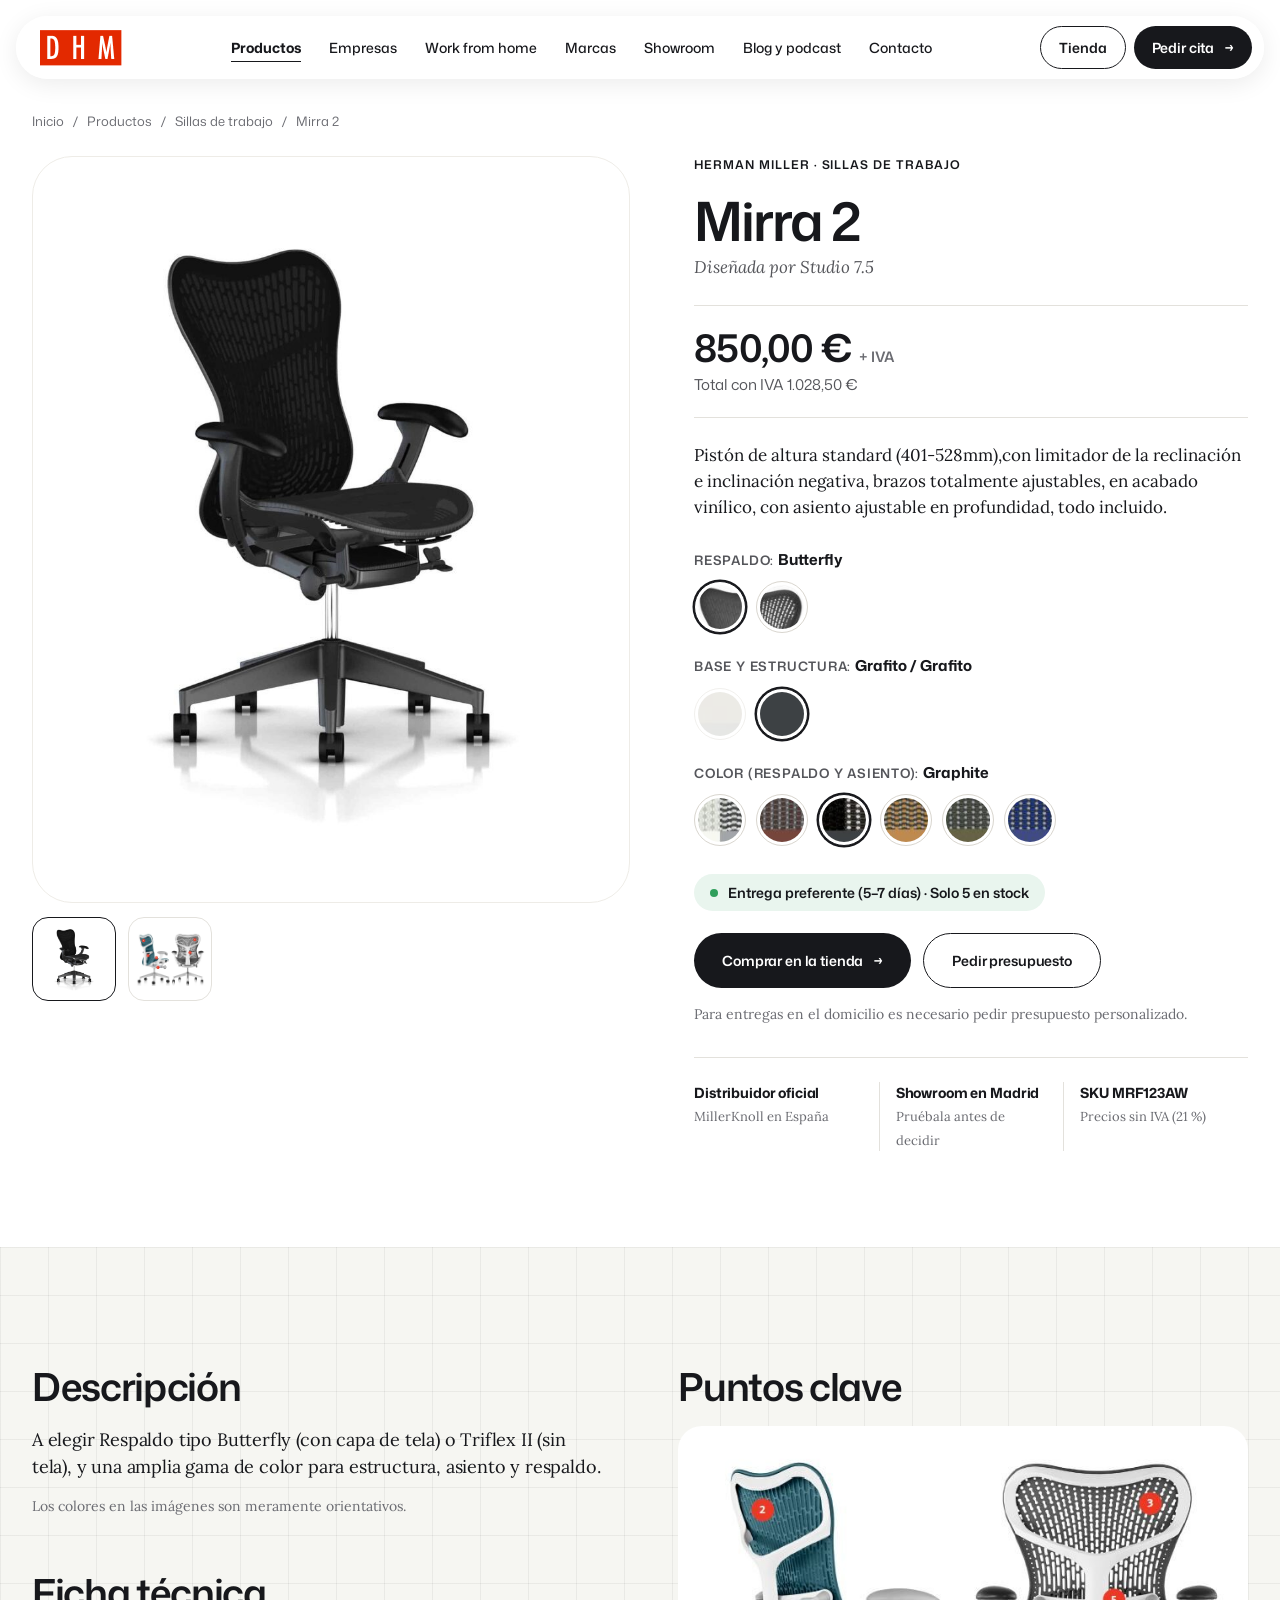
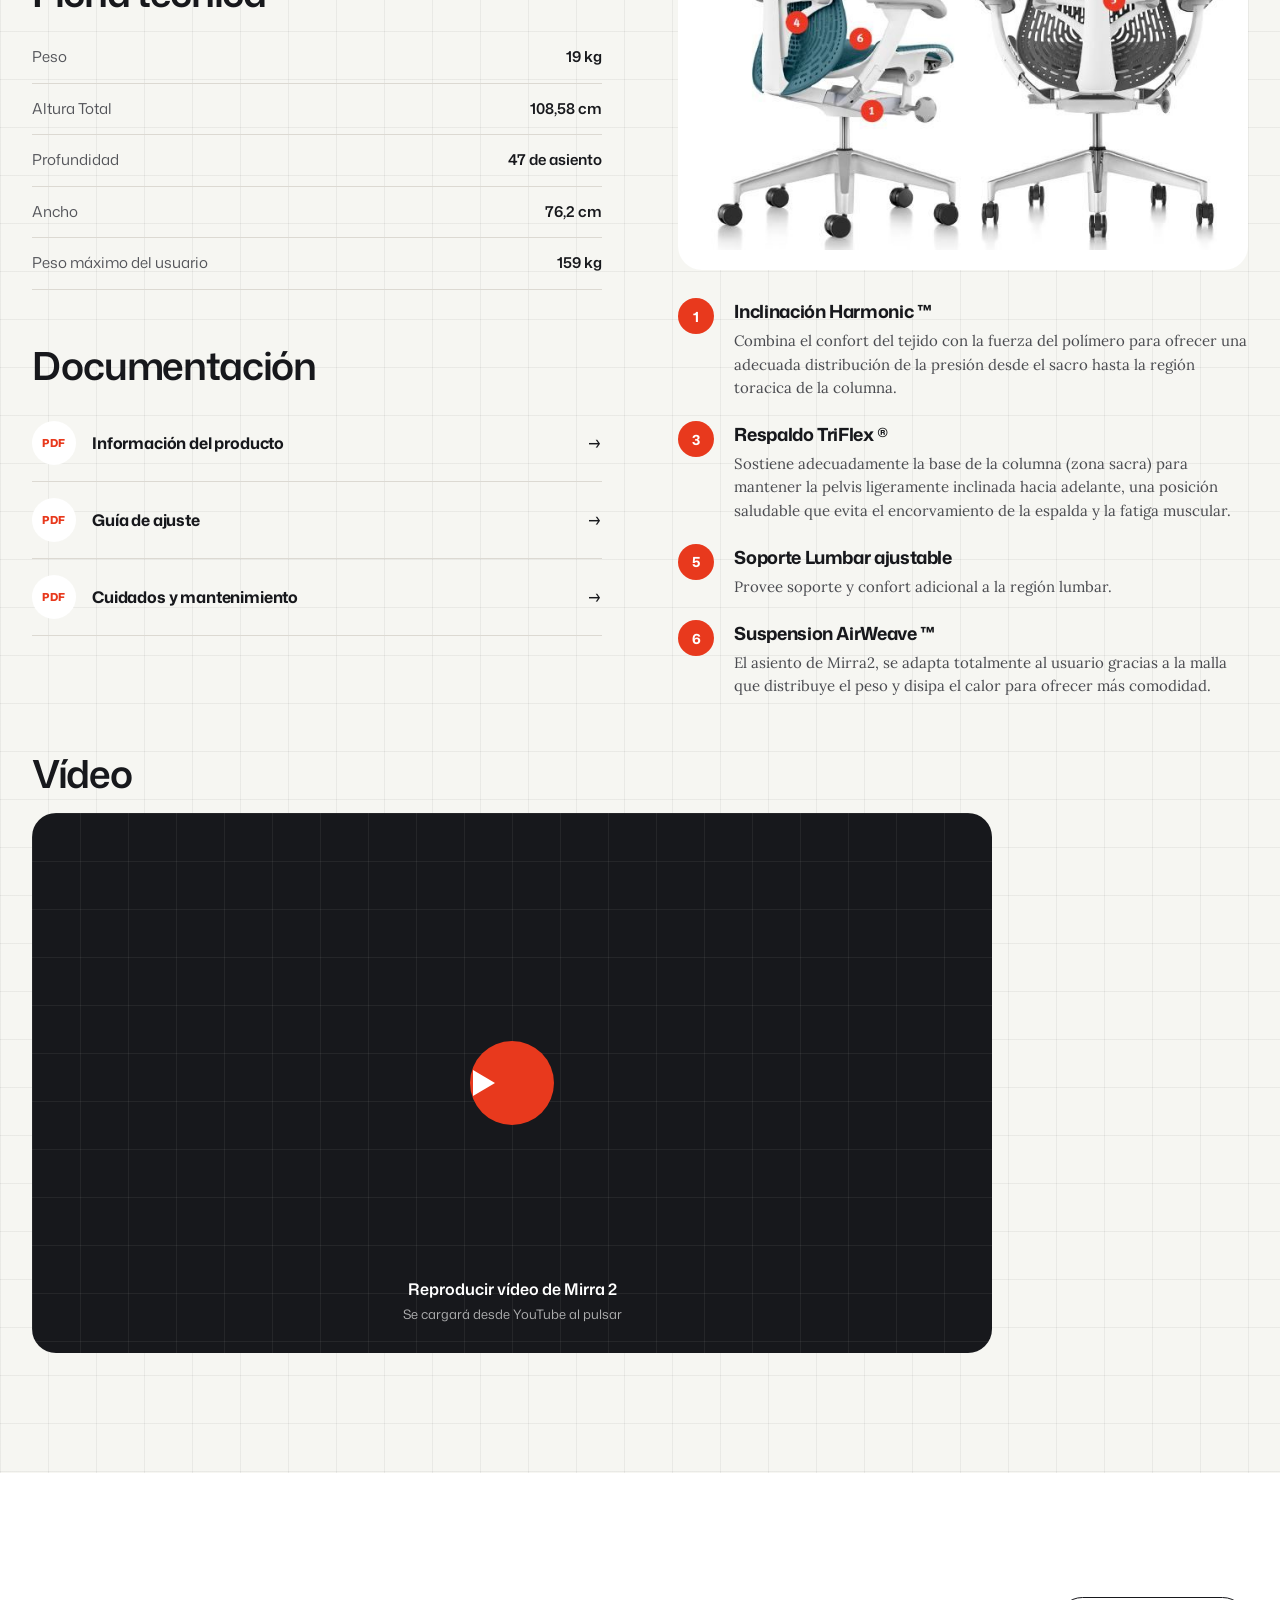
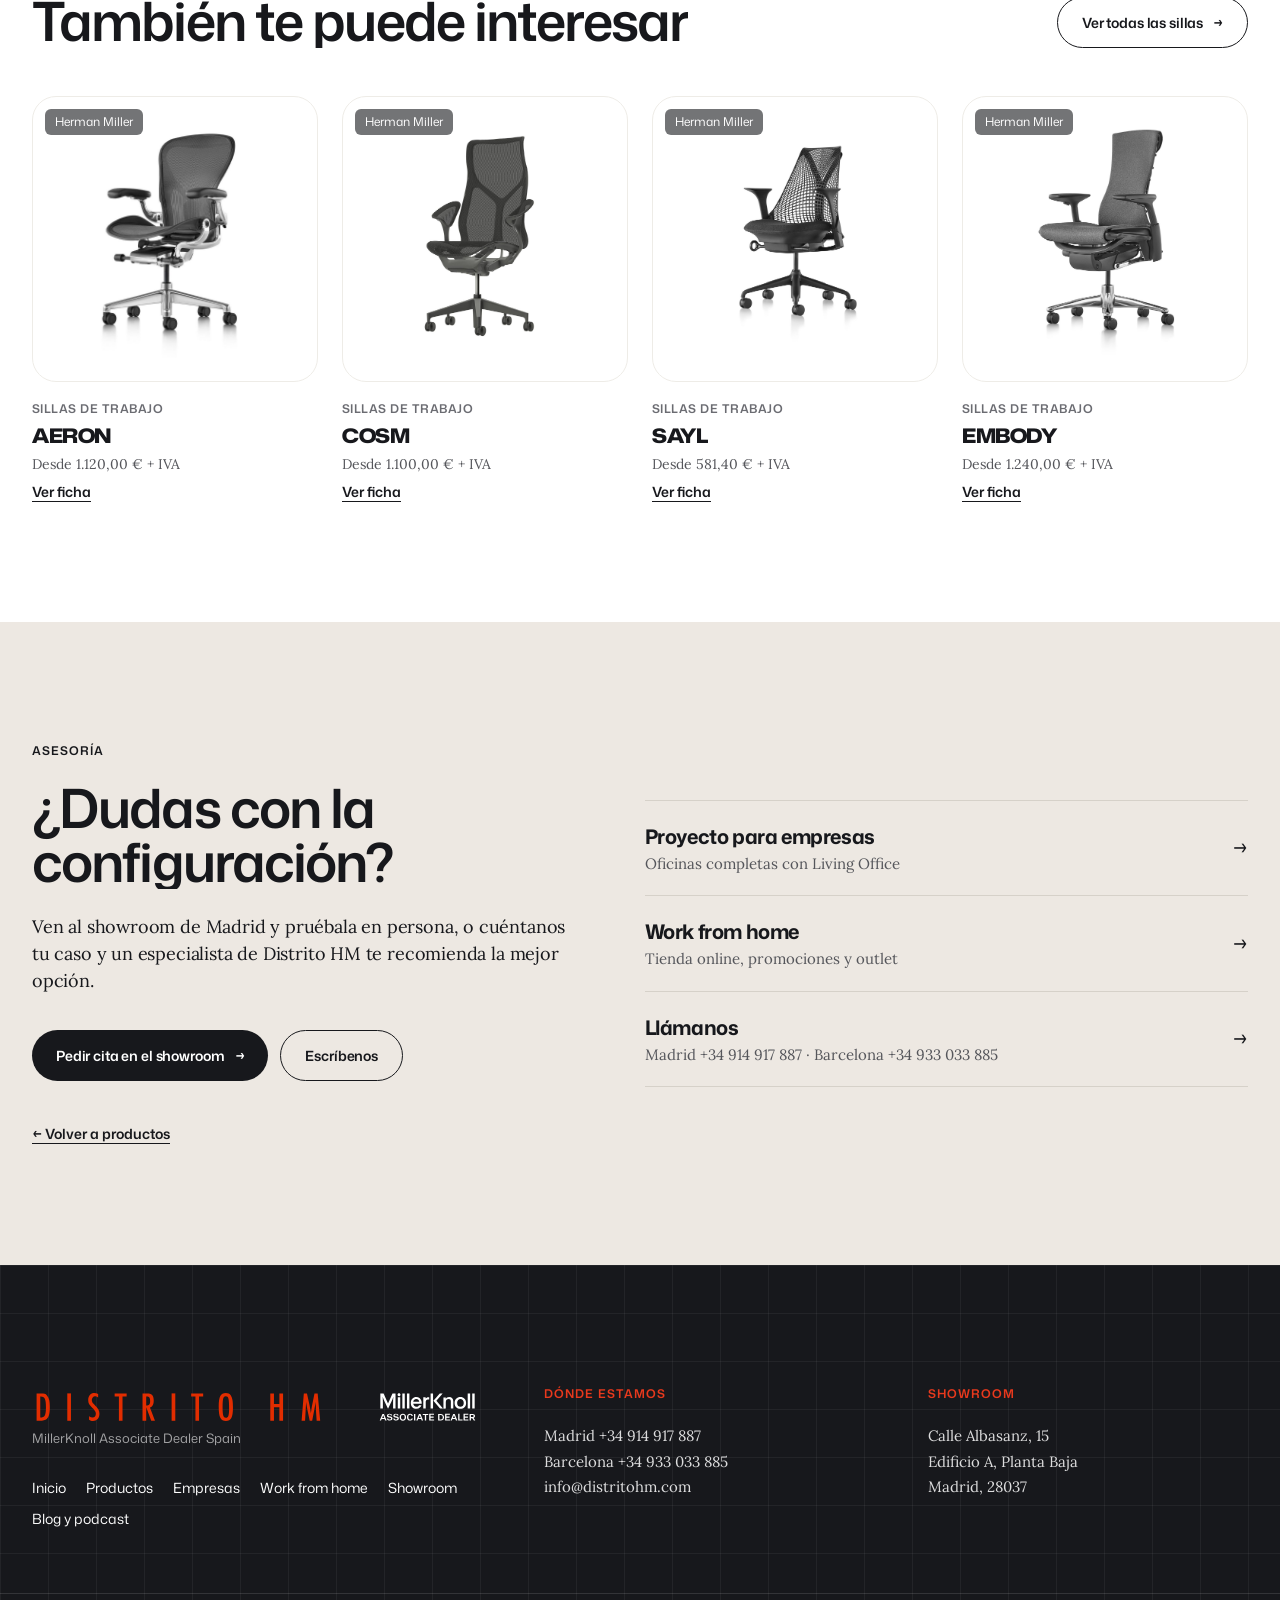
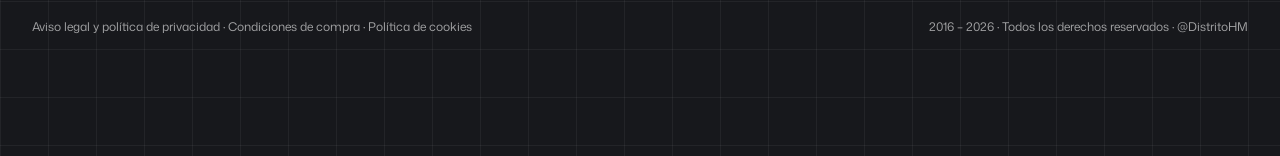
==== producto.html @ 84446cb4 "Ficha de producto con datos y fotos reales de la tienda (Mirra 2, Aeron, Cosm, Sayl, Embody) Co-Auth" ====
<!DOCTYPE html>
<html lang="es">
<head>
<meta charset="utf-8">
<meta name="viewport" content="width=device-width, initial-scale=1">
<title>Producto — Distrito HM</title>
<meta name="description" content="Ficha de producto de Distrito HM, Associate Dealer oficial MillerKnoll en España.">
<link rel="preconnect" href="https://fonts.googleapis.com">
<link rel="preconnect" href="https://fonts.gstatic.com" crossorigin>
<link href="https://fonts.googleapis.com/css2?family=Lora:ital,wght@0,400;0,500;1,400&family=Mona+Sans:wdth,wght@75..125,200..900&display=swap" rel="stylesheet">
<link rel="stylesheet" href="styles.css">
</head>
<body class="page-pdp">

<header class="nav" id="nav">
  <div class="nav__inner">
    <a class="logo" href="index.html" aria-label="Distrito HM"><img src="assets/logos/dhm-mark.png" alt="Distrito HM" height="36"></a>
    <nav class="nav__links" id="navLinks" aria-label="Principal">
      <a href="productos.html" aria-current="page">Productos</a>
      <a href="index.html#empresas">Empresas</a>
      <a href="index.html#wfh">Work from home</a>
      <a href="index.html#marcas">Marcas</a>
      <a href="index.html#showroom">Showroom</a>
      <a href="index.html#blog">Blog y podcast</a>
      <a href="index.html#contacto">Contacto</a>
    </nav>
    <div class="nav__cta">
      <a class="btn btn--outline" href="index.html#wfh">Tienda</a>
      <a class="btn btn--dark" href="index.html#showroom">Pedir cita <i>→</i></a>
    </div>
    <button class="burger" id="burger" aria-label="Abrir menú" aria-expanded="false"><span></span><span></span></button>
  </div>
</header>

<main id="top">
  <div class="wrap pdp-top">
    <p class="crumbs" id="crumbs"><a href="index.html">Inicio</a> <span>/</span> <a href="productos.html">Productos</a></p>
  </div>

  <section class="pdp wrap" id="pdp" aria-live="polite"></section>

  <section class="section section--bone grid-light" id="pdp-details" hidden>
    <div class="wrap pdp-details" id="pdpDetails"></div>
  </section>

  <section class="section" id="pdp-related" hidden>
    <div class="wrap">
      <div class="sec-head"><h2 class="h-lg reveal">También te puede interesar</h2><a class="btn btn--outline" href="productos.html#sillas">Ver todas las sillas <i>→</i></a></div>
      <div class="pgrid pgrid--4" id="related"></div>
    </div>
  </section>

  <section class="section section--oat">
    <div class="wrap split help">
      <div>
        <p class="eyebrow">Asesoría</p>
        <h2 class="h-lg reveal">¿Dudas con la configuración?</h2>
        <p class="body">Ven al showroom de Madrid y pruébala en persona, o cuéntanos tu caso y un especialista de Distrito HM te recomienda la mejor opción.</p>
        <div class="hero__actions">
          <a class="btn btn--dark" href="index.html#showroom">Pedir cita en el showroom <i>→</i></a>
          <a class="btn btn--outline" href="index.html#contacto">Escríbenos</a>
        </div>
        <p class="back"><a class="link" href="productos.html">← Volver a productos</a></p>
      </div>
      <ul class="shop-links shop-links--light">
        <li><a href="index.html#empresas"><b>Proyecto para empresas</b><span>Oficinas completas con Living Office</span><i>→</i></a></li>
        <li><a href="index.html#wfh"><b>Work from home</b><span>Tienda online, promociones y outlet</span><i>→</i></a></li>
        <li><a href="tel:+34914917887"><b>Llámanos</b><span>Madrid +34 914 917 887 · Barcelona +34 933 033 885</span><i>→</i></a></li>
      </ul>
    </div>
  </section>

  <footer class="section section--dark grid-dark" id="contacto">
    <div class="wrap foot foot--slim">
      <div class="foot__brand">
        <a class="logo logo--light" href="index.html"><img src="assets/logos/dhm-millerknoll-white.svg" alt="Distrito HM · MillerKnoll Associate Dealer" height="44"></a>
        <p class="note">MillerKnoll Associate Dealer Spain</p>
        <p class="foot__links"><a href="index.html">Inicio</a><a href="productos.html">Productos</a><a href="index.html#empresas">Empresas</a><a href="index.html#wfh">Work from home</a><a href="index.html#showroom">Showroom</a><a href="index.html#blog">Blog y podcast</a></p>
      </div>
      <div class="foot__where">
        <p class="eyebrow eyebrow--red">Dónde estamos</p>
        <address><p>Madrid <a href="tel:+34914917887">+34 914 917 887</a></p><p>Barcelona <a href="tel:+34933033885">+34 933 033 885</a></p><p><a href="mailto:info@distritohm.com">info@distritohm.com</a></p></address>
      </div>
      <div class="foot__where">
        <p class="eyebrow eyebrow--red">Showroom</p>
        <address><p>Calle Albasanz, 15<br>Edificio A, Planta Baja<br>Madrid, 28037</p></address>
      </div>
    </div>
    <div class="wrap bar">
      <p><a href="#">Aviso legal y política de privacidad</a> · <a href="#">Condiciones de compra</a> · <a href="#">Política de cookies</a></p>
      <p>2016 – 2026 · Todos los derechos reservados · @DistritoHM</p>
    </div>
  </footer>
</main>

<script src="assets/data/products.js"></script>
<script src="main.js"></script>
<script src="producto.js"></script>
</body>
</html>
---- styles.css ----
/* Distrito HM — home rediseñada sobre el sistema "Monolith" (BYQ) con acento de marca rojo */
:root{
  --oat:#ede8e2; --bone:#f6f6f2; --paper:#fff; --ink:#17181c; --obsidian:#0e0e0e;
  --sky:#a9d0e6; --veil:rgba(255,255,255,.8);
  --red:#e8391d;               /* rojo Distrito HM */
  --sans:"Mona Sans",system-ui,-apple-system,"Segoe UI",Roboto,sans-serif;
  --serif:Lora,Georgia,serif;
  --r-pill:9999px; --r-big:40px; --r-reg:32px; --r-md:24px; --r-sm:16px;
  --shadow:0 5px 25px rgba(0,0,0,.08);
  --ease:cubic-bezier(.2,0,0,1); --ease-rev:cubic-bezier(.22,1,.36,1);
}
*{box-sizing:border-box;margin:0;padding:0}
html{scroll-behavior:smooth;scroll-padding-top:90px}
body{font-family:var(--sans);color:var(--ink);background:var(--paper);-webkit-font-smoothing:antialiased;line-height:1.5}
img{max-width:100%;display:block}
a{color:inherit;text-decoration:none}
ul{list-style:none}
button{font:inherit;cursor:pointer;border:0;background:none;color:inherit}
:focus-visible{outline:2px solid var(--sky);outline-offset:3px}

.wrap{max-width:1560px;margin:0 auto;padding:0 32px}
.section{padding:120px 0}
.section--bone{background:var(--bone)}
.section--oat{background:var(--oat)}
.section--dark{background:var(--ink);color:#fff}
.center{text-align:center;margin-top:48px}

/* blueprint grids */
.grid-dark{background-image:linear-gradient(rgba(255,255,255,.05) 1px,transparent 1px),linear-gradient(90deg,rgba(255,255,255,.05) 1px,transparent 1px);background-size:48px 48px;background-color:var(--ink)}
.grid-light{background-image:linear-gradient(rgba(23,24,28,.06) 1px,transparent 1px),linear-gradient(90deg,rgba(23,24,28,.06) 1px,transparent 1px);background-size:48px 48px;background-color:var(--bone)}

/* type */
.display{font-weight:600;font-size:clamp(40px,7vw,88px);line-height:1;letter-spacing:-.04em}
.h-lg{font-weight:600;font-size:clamp(32px,4.2vw,56px);line-height:1.02;letter-spacing:-.035em;max-width:16em}
.h-md{font-weight:600;font-size:clamp(24px,2.6vw,36px);letter-spacing:-.02em;text-align:center;line-height:1.1}
.eyebrow{font-size:12px;font-weight:600;letter-spacing:.08em;text-transform:uppercase;margin-bottom:20px}
.eyebrow--light{color:rgba(255,255,255,.85)} .eyebrow--red{color:var(--red)}
.body{font-family:var(--serif);font-size:18px;line-height:1.5;letter-spacing:-.01em;margin:24px 0 32px;max-width:34em}
.body--light{color:rgba(255,255,255,.85)}
.body-sm{font-family:var(--serif);font-size:14px;line-height:1.5;color:#55565b}
.lead{margin-top:20px}
.wide{font-family:var(--sans);font-stretch:125%;font-weight:800;text-transform:uppercase;letter-spacing:-.02em;font-size:24px;line-height:1.1;margin:6px 0 8px}
.meta{font-size:12px;font-weight:600;letter-spacing:.04em;color:#6b6c72}
.note{font-size:13px;color:rgba(255,255,255,.6);margin:0 0 28px}
.link{text-decoration:underline;text-underline-offset:4px;font-weight:600;font-size:14px}

/* buttons */
.btn{display:inline-flex;align-items:center;gap:10px;padding:14px 24px;border-radius:var(--r-pill);font-weight:600;font-size:14px;letter-spacing:-.01em;transition:transform .2s var(--ease),background .2s var(--ease),color .2s var(--ease)}
.btn i{font-style:normal;transition:transform .2s var(--ease)}
.btn:hover i{transform:translateX(4px)}
.btn--dark{background:var(--ink);color:#fff} .btn--dark:hover{background:var(--red)}
.btn--light{background:#fff;color:var(--ink)} .btn--light:hover{background:var(--red);color:#fff}
.btn--ghost{background:var(--veil);color:var(--ink);backdrop-filter:blur(10px)} .btn--ghost:hover{background:#fff}
.btn--outline{border:1px solid var(--ink)} .btn--outline:hover{background:var(--ink);color:#fff}
.circle{width:52px;height:52px;border-radius:50%;background:var(--bone);font-size:18px;transition:background .2s var(--ease)}
.circle:hover{background:var(--sky)}

/* nav */
.nav{position:fixed;inset:16px 16px auto;z-index:50}
.nav__inner{max-width:1560px;margin:0 auto;display:flex;align-items:center;justify-content:space-between;gap:24px;padding:10px 12px 10px 24px;background:var(--veil);backdrop-filter:blur(14px);border-radius:var(--r-pill);box-shadow:var(--shadow)}
.logo{display:flex;align-items:center;gap:12px;font-weight:600}
.logo img{height:36px;width:auto}
.logo__mark{background:var(--red);color:#fff;font-weight:800;letter-spacing:.2em;padding:6px 10px 6px 14px;font-size:14px;border-radius:6px}
.logo__txt{letter-spacing:.2em;font-size:12px;text-transform:uppercase}
.logo--light .logo__mark{font-size:32px;padding:14px 12px 14px 22px;border-radius:0}
.nav__links{display:flex;gap:28px;font-size:14px;font-weight:500}
.nav__links a{position:relative;padding:4px 0}
.nav__links a::after{content:"";position:absolute;left:0;right:0;bottom:0;height:1px;background:currentColor;transform:scaleX(0);transform-origin:left;transition:transform .3s var(--ease)}
.nav__links a:hover::after{transform:scaleX(1)}
.burger{display:none;width:44px;height:44px;border-radius:50%;background:var(--ink);position:relative}
.burger span{position:absolute;left:13px;right:13px;height:2px;background:#fff;transition:transform .25s}
.burger span:first-child{top:18px}.burger span:last-child{top:24px}
.burger[aria-expanded=true] span:first-child{transform:translateY(3px) rotate(45deg)}
.burger[aria-expanded=true] span:last-child{transform:translateY(-3px) rotate(-45deg)}

/* image placeholders — sustituir por fotografías reales (background-image o <img>) */
.ph{position:relative;background:linear-gradient(135deg,#d9d3ca,#bdb6ab);border-radius:var(--r-reg);overflow:hidden}
.ph .tag{position:absolute;left:12px;top:12px;background:rgba(23,24,28,.55);color:#fff;font-size:12px;padding:4px 10px;border-radius:6px;backdrop-filter:blur(6px)}
.ph--hero{position:absolute;inset:0;border-radius:0;background:linear-gradient(120deg,#2a2b30,#7a3326 55%,#e8391d)}
.ph--showroom{min-height:560px;background:linear-gradient(135deg,#d9d3ca,#8d867a)}
.ph--prod{aspect-ratio:1/1.05;background:var(--bone)}
.p1{background:radial-gradient(circle at 50% 60%,#fff,#e6e4de)}
.p2{background:radial-gradient(circle at 50% 60%,#fff,#d7e1ea)}
.p3{background:radial-gradient(circle at 50% 60%,#fff,#d3dcec)}
.p4{background:radial-gradient(circle at 50% 60%,#fff,#e8dcd2)}
.ph--post{aspect-ratio:4/3;border-radius:var(--r-md)}
.ph--post.a{background:linear-gradient(135deg,#e7e1d8,#c0b8aa)} .ph--post.b{background:linear-gradient(135deg,#aab4be,#586374)} .ph--post.c{background:linear-gradient(135deg,#f3c9b8,#d9573b)}
.ph--ig{aspect-ratio:1;border-radius:var(--r-md)}
.i1{background:linear-gradient(135deg,#b9a98f,#6c5a3e)}.i2{background:linear-gradient(135deg,#dcd8d0,#9aa5b0)}.i3{background:linear-gradient(135deg,#2c3a4a,#7b8da1)}

/* hero */
.hero{padding:16px}
.hero__card{position:relative;min-height:min(92vh,880px);border-radius:var(--r-big);overflow:hidden;display:flex;align-items:flex-end}
.hero__shade{position:absolute;inset:0;background:linear-gradient(to top,rgba(14,14,14,.75),rgba(14,14,14,0) 55%),linear-gradient(to bottom,rgba(14,14,14,.35),transparent 25%)}
.hero__copy{position:relative;color:#fff;padding:clamp(24px,5vw,72px);max-width:1100px}
.hero__actions{display:flex;gap:12px;flex-wrap:wrap;margin-top:36px}

/* reveal */
.reveal{overflow:hidden}
.reveal>span{display:inline-block}
.reveal:not(.in){opacity:0;transform:translateY(40px)}
.reveal.in{opacity:1;transform:none;transition:opacity .6s var(--ease-rev),transform .6s var(--ease-rev)}
.fade{opacity:0;transform:translateY(24px)}
.fade.in{opacity:1;transform:none;transition:opacity .6s var(--ease-rev),transform .6s var(--ease-rev)}

/* brands marquee */
.brands{background:var(--red);color:#fff;overflow:hidden;padding:36px 0}
.marquee__track{display:flex;align-items:center;gap:96px;width:max-content;animation:drift 40s linear infinite;padding-left:96px}
.brand{font-weight:800;font-size:34px;letter-spacing:-.02em;white-space:nowrap}
.brand--ecocero{font-weight:300;letter-spacing:.02em;font-size:40px}
.brand--wide{font-stretch:125%;letter-spacing:-.03em}.brand--hay{font-size:44px}.brand--knoll{font-size:44px;letter-spacing:-.05em}
.brands:hover .marquee__track{animation-play-state:paused}
@keyframes drift{to{transform:translateX(-50%)}}

/* split */
.split{display:grid;grid-template-columns:1fr 1.1fr;gap:64px;align-items:center}
.split--features{grid-template-columns:1fr 1.2fr;align-items:start}
.hours{margin:0 0 12px;border-top:1px solid rgba(255,255,255,.15)}
.hours li{display:flex;justify-content:space-between;padding:14px 0;border-bottom:1px solid rgba(255,255,255,.15);font-size:15px}
.hours span{font-family:var(--serif);color:rgba(255,255,255,.8)}

/* cards carousel */
.sec-head{display:flex;justify-content:space-between;align-items:flex-end;gap:32px}
.sec-head__side{display:flex;align-items:center;gap:12px}
.cards{display:flex;gap:32px;overflow-x:auto;scroll-snap-type:x mandatory;margin-top:56px;padding-bottom:8px;scrollbar-width:none}
.cards::-webkit-scrollbar{display:none}
.card{flex:0 0 calc((100% - 64px)/3);scroll-snap-align:start}
.card .ph{margin-bottom:20px;transition:transform .4s var(--ease)}
.card:hover .ph{transform:scale(.985)}

/* features */
.feat{display:grid;grid-template-columns:1fr 1fr;gap:16px}
.feat__card{background:#fff;padding:32px;border-radius:var(--r-sm);box-shadow:var(--shadow)}
.ico{display:grid;place-items:center;width:52px;height:52px;border-radius:50%;background:var(--bone);margin-bottom:56px;font-size:20px}
.feat__card h3{font-size:20px;letter-spacing:-.02em;margin-bottom:8px}
.feat__card p{font-family:var(--serif);font-size:15px;color:#4a4b50}

/* reviews */
.rating{display:flex;justify-content:space-between;align-items:flex-end;gap:32px;flex-wrap:wrap;margin-bottom:56px}
.stars{color:var(--red);font-size:28px;letter-spacing:4px;margin:16px 0 4px}
.actions{display:flex;gap:12px;flex-wrap:wrap}
.reviews{display:grid;grid-template-columns:repeat(3,1fr);gap:24px}
.review{background:var(--bone);padding:40px;min-height:320px;display:flex;flex-direction:column;justify-content:space-between;border-radius:var(--r-sm)}
.review blockquote{font-family:var(--serif);font-size:20px;line-height:1.4;letter-spacing:-.01em}
.review figcaption{display:flex;align-items:center;gap:12px;margin-top:40px;font-size:14px}
.review small{font-family:var(--serif);color:#6b6c72;margin-left:auto}
.avatar{display:grid;place-items:center;width:40px;height:40px;border-radius:50%;background:var(--ink);color:#fff;font-weight:600}

/* clients */
.logos{display:flex;justify-content:space-between;flex-wrap:wrap;gap:32px 48px;margin-top:56px;font-weight:700;font-size:24px;letter-spacing:-.03em;color:#6b6760}

/* blog */
.posts{display:grid;grid-template-columns:repeat(3,1fr);gap:32px;margin-top:56px}
.post .ph{margin-bottom:20px;transition:transform .4s var(--ease)}
.post:hover .ph{transform:scale(1.02)}
.post h3{font-size:24px;line-height:1.1;letter-spacing:-.025em;margin:8px 0 14px}
.post .body-sm{margin-bottom:16px;display:-webkit-box;-webkit-line-clamp:4;-webkit-box-orient:vertical;overflow:hidden}
.gal{display:grid;grid-template-columns:repeat(3,1fr);gap:16px}

/* footer */
.foot{display:grid;grid-template-columns:1fr 1fr 1.3fr;gap:64px}
.foot address{font-style:normal;font-family:var(--serif);font-size:15px;line-height:1.7;color:rgba(255,255,255,.85)}
.foot address a:hover{color:var(--sky)}
.foot .sub{margin-top:16px}
.mk{font-weight:800;font-size:28px;letter-spacing:-.04em;margin:28px 0 4px}
.mk small{display:block;font-size:11px;font-weight:600;letter-spacing:.12em;text-transform:uppercase}
.foot__follow{margin-top:40px}
.social{display:flex;gap:16px;flex-wrap:wrap;font-size:14px}
.social a:hover{color:var(--sky)}
.foot__form{display:flex;flex-direction:column;gap:16px}
.foot__form label{display:flex;flex-direction:column;gap:8px;font-size:12px;font-weight:600;letter-spacing:.06em;text-transform:uppercase}
.foot__form input:not([type=checkbox]),.foot__form textarea{background:transparent;border:1px solid rgba(255,255,255,.3);border-radius:var(--r-sm);padding:14px 16px;color:#fff;font:inherit;font-family:var(--serif);font-size:15px;text-transform:none;letter-spacing:0}
.foot__form input:focus,.foot__form textarea:focus{border-color:var(--sky);outline:0}
.check{flex-direction:row!important;align-items:center;text-transform:none!important;letter-spacing:0!important;font-weight:400!important;font-size:13px!important}
.legal{font-family:var(--serif);font-size:12px;color:rgba(255,255,255,.55)}
.form-ok{color:var(--sky);font-weight:600}
.foot__form .btn{align-self:flex-start}
.bar{display:flex;justify-content:space-between;gap:16px;flex-wrap:wrap;margin-top:96px;padding-top:24px;border-top:1px solid rgba(255,255,255,.12);font-size:12px;color:rgba(255,255,255,.6)}
.bar a:hover{color:#fff}

/* responsive */
@media(max-width:991px){
  .section{padding:80px 0}
  .nav__links{position:fixed;inset:84px 16px auto;flex-direction:column;gap:0;background:var(--paper);border-radius:var(--r-md);box-shadow:var(--shadow);padding:12px 24px;display:none}
  .nav__links.open{display:flex}
  .nav__links a{padding:14px 0;border-bottom:1px solid var(--bone)}
  .nav__cta{display:none}.burger{display:block}
  .split,.split--features,.foot{grid-template-columns:1fr;gap:48px}
  .ph--showroom{min-height:360px}
  .card{flex-basis:calc((100% - 32px)/2)}
  .reviews,.posts{grid-template-columns:1fr}
  .sec-head{flex-direction:column;align-items:flex-start}}

@media(max-width:600px){
  .wrap{padding:0 20px}
  .card{flex-basis:85%}
  .feat{grid-template-columns:1fr}
  .gal{grid-template-columns:1fr 1fr}.gal .i3{display:none}
  .brand{font-size:26px}}

@media(prefers-reduced-motion:reduce){
  *{animation:none!important;transition:none!important}
  .reveal:not(.in),.fade{opacity:1;transform:none}}


/* imágenes reales */
.ph img{width:100%;height:100%;object-fit:cover;display:block}
.hero__img{position:absolute;inset:0;width:100%;height:100%;object-fit:cover}
.ph--showroom{background:var(--bone)}
.ph--prod{background:#fff;border:1px solid var(--bone)}
.ph--prod img{object-fit:contain;padding:8%}
.ph--post{background:var(--oat)}
.marquee__track img{height:48px;width:auto;flex:none}
.logos{align-items:center}
.logos li{display:flex}
.logos img{height:34px;width:auto;max-width:150px;opacity:.65;filter:grayscale(1);transition:opacity .2s var(--ease)}
.logos img:hover{opacity:1}
.foot__brand .logo img{height:44px}
.ph--showroom img{position:absolute;inset:0}

/* ===== v2: posicionamiento comercial ===== */
.pill{display:inline-block;font-size:12px;font-weight:600;letter-spacing:.06em;text-transform:uppercase;padding:8px 16px;border-radius:var(--r-pill);margin-bottom:24px}
.pill--glass{background:var(--veil);color:var(--ink);backdrop-filter:blur(10px)}
.hero__copy .display{font-size:clamp(34px,5.2vw,72px);max-width:15em}
.hero__sub{font-family:var(--serif);font-size:20px;line-height:1.4;max-width:34em;margin-top:24px;color:rgba(255,255,255,.9)}
.hero{padding-bottom:0}
.hero__chip{position:absolute;right:clamp(16px,3vw,48px);bottom:clamp(16px,3vw,48px);display:flex;align-items:center;gap:16px;background:var(--veil);backdrop-filter:blur(14px);padding:10px 24px 10px 10px;border-radius:var(--r-pill);color:var(--ink);transition:transform .3s var(--ease)}
.hero__chip:hover{transform:translateY(-4px)}
.hero__chip img{width:84px;height:84px;object-fit:contain;background:#fff;border-radius:50%}
.hero__chip small{display:block;font-size:11px;font-weight:600;letter-spacing:.08em;text-transform:uppercase;color:#6b6c72}
.hero__chip b{font-stretch:125%;font-weight:800;text-transform:uppercase;font-size:18px;letter-spacing:-.02em}
.trust{display:grid;grid-template-columns:repeat(4,1fr);gap:0;max-width:1560px;margin:0 auto;padding:32px 16px 0}
.trust li{padding:0 24px;border-left:1px solid #e3e1dc}
.trust li:first-child{border-left:0}
.trust b{display:block;font-size:15px;letter-spacing:-.01em}
.trust span{font-family:var(--serif);font-size:14px;color:#6b6c72}
.ways{display:grid;grid-template-columns:1fr 1fr;gap:24px;margin-top:56px}
.way{padding:56px;border-radius:var(--r-big);display:flex;flex-direction:column;align-items:flex-start;min-height:440px}
.way--dark{color:#fff}.way--oat{background:var(--oat)}
.way .body{flex:1}
.h-md-l{font-size:clamp(28px,3vw,44px);font-weight:600;letter-spacing:-.035em;line-height:1.02;margin-bottom:0}
.split--star{grid-template-columns:1fr 1fr}
.ph--star{aspect-ratio:1;background:#fff;border-radius:var(--r-big)}
.ph--star img{object-fit:contain;padding:8%}
.cats{display:grid;grid-template-columns:repeat(3,1fr);gap:32px 24px;margin-top:56px}
.cat .ph{aspect-ratio:4/3;background:var(--bone);margin-bottom:20px;border-radius:var(--r-md);transition:transform .4s var(--ease)}
.cat .ph img{object-fit:contain;padding:6%}
.cat:hover .ph{transform:scale(.985)}
.cat h3{margin-bottom:6px}
.cat p{font-family:var(--serif);font-size:15px;color:#55565b}
.cat--lg{grid-column:span 1}
.more{margin-top:48px;font-family:var(--serif);font-size:16px;color:#55565b}
.more a{text-decoration:underline;text-underline-offset:4px;color:var(--ink);font-weight:500}
.ph--wfh{min-height:560px;background:#fff}
.ph--wfh img{object-fit:contain;padding:6%}
.shop-links{border-top:1px solid rgba(255,255,255,.15)}
.shop-links a{display:grid;grid-template-columns:1fr auto;gap:2px 16px;padding:20px 0;border-bottom:1px solid rgba(255,255,255,.15);transition:padding .25s var(--ease)}
.shop-links a:hover{padding-left:12px}
.shop-links b{font-size:20px;letter-spacing:-.02em}
.shop-links span{grid-column:1;font-family:var(--serif);font-size:15px;color:rgba(255,255,255,.7)}
.shop-links i{grid-row:1/3;grid-column:2;align-self:center;font-style:normal;font-size:22px}
.otras{margin-top:48px;text-align:center;font-family:var(--serif);font-size:16px;color:#55565b;line-height:1.7}
.otras b{font-family:var(--sans);color:var(--ink)}
.cta{padding:0 16px 16px}
.cta__card{max-width:none;border-radius:var(--r-big);padding:clamp(40px,7vw,96px);background-color:var(--red);color:#fff;text-align:center;display:flex;flex-direction:column;align-items:center;background-image:linear-gradient(rgba(255,255,255,.08) 1px,transparent 1px),linear-gradient(90deg,rgba(255,255,255,.08) 1px,transparent 1px);background-size:48px 48px}
.cta__card .h-lg{max-width:14em}
.cta__card .body{margin:24px auto 32px;color:#fff}
.cta__card .hero__actions{justify-content:center;margin-top:0}
.foot__form select{background:transparent;border:1px solid rgba(255,255,255,.3);border-radius:var(--r-sm);padding:14px 16px;color:#fff;font-family:var(--serif);font-size:15px;text-transform:none;letter-spacing:0}
.foot__form select option{color:#17181c}
.nav__cta{display:flex;gap:8px}
.nav__cta .btn{padding:10px 18px}
.sec-head .actions{flex-wrap:nowrap}
@media(max-width:991px){
  .nav__cta{display:none}
  .trust{grid-template-columns:1fr 1fr;gap:20px 0}.trust li:nth-child(3){border-left:0}
  .ways,.split--star{grid-template-columns:1fr}
  .way{padding:36px;min-height:0}
  .cats{grid-template-columns:1fr 1fr}
  .hero__chip{display:none}}

@media(max-width:600px){
  .cats{grid-template-columns:1fr}
  .trust{grid-template-columns:1fr}.trust li{border-left:0;border-top:1px solid #e3e1dc;padding:14px 8px}.trust li:first-child{border-top:0}
  .sec-head .actions{flex-wrap:wrap}}

.trust{padding-bottom:40px}

/* ===== página de productos ===== */
.sr{position:absolute;width:1px;height:1px;overflow:hidden;clip:rect(0 0 0 0)}
.nav__links a[aria-current=page]{font-weight:700}
.nav__links a[aria-current=page]::after{transform:scaleX(1)}
.phead{padding:180px 0 72px;background-color:var(--bone)}
.phead .display{margin:8px 0 16px}
.crumbs{font-size:13px;color:#6b6c72}.crumbs span{margin:0 6px}.crumbs a:hover{text-decoration:underline}
.catalog{padding-top:56px}
.toolbar{display:flex;justify-content:space-between;align-items:center;gap:24px;flex-wrap:wrap}
.chips{display:flex;gap:8px;flex-wrap:wrap}
.chip{padding:10px 18px;border-radius:var(--r-pill);border:1px solid #d9d6cf;font-size:14px;font-weight:600;letter-spacing:-.01em;transition:background .2s var(--ease),color .2s var(--ease),border-color .2s var(--ease)}
.chip:hover{border-color:var(--ink)}
.chip.on{background:var(--ink);color:#fff;border-color:var(--ink)}
.tools{display:flex;gap:12px;flex-wrap:wrap}
.search input,.select select{height:46px;border:1px solid #d9d6cf;border-radius:var(--r-pill);padding:0 20px;background:#fff;font:inherit;font-size:14px;color:var(--ink);min-width:200px}
.select select{padding-right:12px}
.search input:focus,.select select:focus{outline:0;border-color:var(--ink)}
.count{margin:32px 0 20px;font-size:13px;font-weight:600;color:#6b6c72;letter-spacing:.04em;text-transform:uppercase;min-height:1em}
.pgrid{display:grid;grid-template-columns:repeat(4,1fr);gap:40px 24px}
.pcard__img{position:relative;display:block;aspect-ratio:1/1;background:#fff;border:1px solid #eeece7;border-radius:var(--r-md);overflow:hidden;margin-bottom:18px;transition:transform .4s var(--ease),box-shadow .4s var(--ease)}
.pcard__img img{width:100%;height:100%;object-fit:contain;padding:8%}
.pcard:hover .pcard__img{transform:translateY(-4px);box-shadow:var(--shadow)}
.tag--red{background:var(--red)!important}
.pcard .wide{font-size:20px}
.pcard__act{display:flex;gap:20px;margin-top:6px}
.empty{padding:80px 0;text-align:center}
.empty .body{margin:16px auto 32px}
.help{align-items:center}
.shop-links--light{border-top:1px solid #d6d1c9}
.shop-links--light a{border-bottom-color:#d6d1c9}
.shop-links--light span{color:#55565b}
.foot--slim{grid-template-columns:1.4fr 1fr 1fr}
.foot--slim+.bar{margin-top:64px}
@media(max-width:991px){
  .pgrid{grid-template-columns:repeat(2,1fr)}
  .phead{padding-top:140px}
  .foot--slim{grid-template-columns:1fr}}

@media(max-width:600px){
  .pgrid{gap:32px 14px}
  .pcard .wide{font-size:16px}
  .search input,.select select{min-width:0;width:100%}.tools,.search,.select{width:100%}}

.pcard__img .tag{position:absolute;left:12px;top:12px;background:rgba(23,24,28,.6);color:#fff;font-size:12px;padding:4px 10px;border-radius:6px;backdrop-filter:blur(6px)}
.pcard__img .tag--red{left:12px;top:44px}
.pcard__img .tag:nth-of-type(2){left:12px}

.nav__inner{background:rgba(255,255,255,.94)}

.back{margin-top:40px}
.foot__links{display:flex;gap:10px 20px;flex-wrap:wrap;font-size:14px}
.foot__links a:hover{color:var(--sky)}
.wrap{max-width:1440px}
.nav__inner{max-width:1440px}
.trust{max-width:1440px}
.cta__card{max-width:1408px;margin:0 auto}

/* menú: evitar que se parta en pantallas medias */
.nav__links a{white-space:nowrap}
@media(max-width:1180px){
  .nav__links{position:fixed;inset:84px 16px auto;flex-direction:column;gap:0;background:var(--paper);border-radius:var(--r-md);box-shadow:var(--shadow);padding:12px 24px;display:none}
  .nav__links.open{display:flex}
  .nav__links a{padding:14px 0;border-bottom:1px solid var(--bone)}
  .nav__cta{display:none}
  .burger{display:block}}


/* imagen de work from home: ocupar siempre todo el marco */
.ph--wfh img{position:absolute;inset:0}
@media(max-width:991px){.ph--wfh{min-height:0;aspect-ratio:1/1}}


/* tablet (601–991px): proporciones más contenidas */
@media(max-width:991px){
  .ph--star,.ph--wfh{max-width:560px;width:100%;margin-inline:auto}
  .posts{grid-template-columns:1fr 1fr;gap:32px 24px}
  .post:first-child{grid-column:1/-1}
  .post:first-child .ph--post{aspect-ratio:16/9}
  .review{min-height:0;gap:32px}}

@media(max-width:600px){
  .posts{grid-template-columns:1fr}
  .post:first-child .ph--post{aspect-ratio:4/3}}

.nav{transition:transform .4s var(--ease-rev),opacity .3s var(--ease),visibility 0s}
@media(prefers-reduced-motion:reduce){.nav,.nav--hidden{transition:none}}


/* ===== Hero: split con imagen diagonal ===== */
.hero2{position:relative;display:flex;align-items:center;min-height:max(100vh,680px);padding:120px 0 72px;background:var(--bone);overflow:hidden;isolation:isolate}
.hero2__grid{position:absolute;inset:0;z-index:-1;pointer-events:none;
  background-image:linear-gradient(rgba(23,24,28,.05) 1px,transparent 1px),linear-gradient(90deg,rgba(23,24,28,.05) 1px,transparent 1px);background-size:56px 56px;
  -webkit-mask-image:radial-gradient(ellipse 55% 50% at 0% 100%,#000 10%,transparent 75%);mask-image:radial-gradient(ellipse 55% 50% at 0% 100%,#000 10%,transparent 75%)}
.hero2__inner{position:relative;z-index:2;width:100%}
.hero2__copy{max-width:640px}
.hero2__eyebrow{display:flex;align-items:center;gap:14px;font-size:.75rem;font-weight:600;letter-spacing:.14em;text-transform:uppercase;color:#4a4b50;margin-bottom:2rem}
.hero2__eyebrow i{flex:none;width:34px;height:1px;background:var(--ink)}
.hero2__title{margin:0;font-family:var(--serif);font-weight:400;font-size:clamp(2.4rem,4.7vw,4.5rem);line-height:.98;letter-spacing:-.025em;color:var(--ink)}
.hero2__title span{display:block;white-space:nowrap}
.hero2__title em{font-style:italic;color:var(--red)}
.hero2__text{font-size:1rem;line-height:1.6;color:var(--ink);max-width:25em;margin:2rem 0 2.5rem}
.hero2__actions{display:flex;align-items:center;flex-wrap:wrap;gap:20px 28px}
.hero2__btn{padding:18px 28px;border-radius:4px;font-size:.75rem;letter-spacing:.16em;text-transform:uppercase;gap:28px}
.hero2__btn.btn--dark{background:var(--ink);color:#fff}
.hero2__btn.btn--dark:hover{background:var(--red)}
.arrow{position:relative;display:inline-block;width:34px;height:1px;background:currentColor;transition:width .25s var(--ease)}
.arrow::after{content:"";position:absolute;right:0;top:-4px;width:8px;height:8px;border-top:1px solid currentColor;border-right:1px solid currentColor;transform:rotate(45deg)}
.hero2__btn:hover .arrow{width:42px}
.hero2__link{font-size:.875rem;font-weight:600;text-decoration:underline;text-underline-offset:5px}
.hero2__link:hover{color:var(--red)}
.hero2__media{position:absolute;top:0;right:0;bottom:0;width:58%;z-index:1;clip-path:polygon(36% 0,100% 0,100% 100%,0 100%);background:var(--oat)}
.hero2__media img{display:block;width:100%;height:100%;object-fit:cover;object-position:50% 45%}
@media(max-width:1100px){.hero2__title{font-size:clamp(2.4rem,5.2vw,4.5rem)}.hero2__media{width:54%}}
@media(max-width:900px){
  .hero2{flex-direction:column;align-items:stretch;min-height:0;padding:112px 0 0}
  .hero2__copy{max-width:none}
  .hero2__title{font-size:clamp(1.8rem,9.2vw,4.5rem)}
  .hero2__media{position:relative;inset:auto;width:100%;height:min(72vw,520px);margin-top:44px;clip-path:polygon(0 10%,100% 0,100% 100%,0 100%)}
  .hero2__inner{padding-bottom:0}
}
@media(max-width:479px){
  .hero2{padding-top:100px}
  .hero2__eyebrow{font-size:.6875rem;letter-spacing:.1em;align-items:flex-start;line-height:1.4}
  .hero2__eyebrow i{margin-top:.6em;width:24px}
  .hero2__btn{padding:16px 22px;gap:20px}
  .hero2__text{margin:1.5rem 0 2rem}
}

/* ===== Ficha de producto ===== */
[hidden]{display:none!important}
.pdp-top{padding-top:112px}
.pdp-top .crumbs{margin-bottom:24px}
.pdp{display:grid;grid-template-columns:minmax(0,1.08fr) minmax(0,1fr);gap:clamp(32px,5vw,80px);align-items:start;padding-bottom:96px}
.pdp__gallery{position:sticky;top:104px}
.pdp__main{position:relative;aspect-ratio:4/5;background:#fff;border:1px solid #eeece7;border-radius:var(--r-big);overflow:hidden}
.pdp__main img{width:100%;height:100%;object-fit:contain;padding:6%}
.pdp__thumbs{display:flex;gap:12px;margin-top:14px}
.thumb{width:84px;height:84px;border-radius:var(--r-sm);border:1px solid #e3e1dc;background:#fff;overflow:hidden;transition:border-color .2s var(--ease)}
.thumb img{width:100%;height:100%;object-fit:contain;padding:6px}
.thumb.on,.thumb:hover{border-color:var(--ink)}
.pdp__title{margin:4px 0 8px;font-weight:600;font-size:clamp(2.2rem,4.2vw,3.75rem);line-height:1;letter-spacing:-.04em}
.pdp__designer{font-family:var(--serif);font-style:italic;color:#55565b;font-size:1.0625rem;margin-bottom:24px}
.pdp__price{padding:20px 0;border-top:1px solid #e3e1dc;border-bottom:1px solid #e3e1dc;margin-bottom:24px}
.pdp__price-main{font-size:clamp(1.75rem,3vw,2.5rem);font-weight:600;letter-spacing:-.03em;line-height:1.1}
.pdp__price-main small{font-size:.9rem;font-weight:600;letter-spacing:0;color:#6b6c72}
.pdp__price-main .from{font-size:1rem;font-weight:500;color:#6b6c72;margin-right:4px;letter-spacing:0}
.pdp__price-sub{margin-top:6px;font-size:.9375rem;color:#55565b}
.pdp__lead{font-family:var(--serif);font-size:1.0625rem;line-height:1.55;margin-bottom:28px;max-width:34em}
.optgroup{margin-bottom:22px}
.optgroup__label{font-size:.8125rem;font-weight:600;letter-spacing:.06em;text-transform:uppercase;color:#55565b;margin-bottom:10px}
.optgroup__label b{color:var(--ink);letter-spacing:0;text-transform:none;font-size:.9375rem}
.opts{display:flex;flex-wrap:wrap;gap:10px}
.opt{font:inherit;cursor:pointer;border:1px solid #d9d6cf;background:#fff;color:var(--ink);transition:border-color .2s var(--ease),box-shadow .2s var(--ease),opacity .2s}
span.opt{cursor:default}
.opt:not(.opt--sw){padding:10px 18px;border-radius:var(--r-pill);font-size:.875rem;font-weight:600}
.opt--sw{width:52px;height:52px;border-radius:50%;padding:3px;overflow:hidden}
.opt--sw img{display:block;width:100%;height:100%;border-radius:50%;object-fit:cover}
button.opt:hover{border-color:var(--ink)}
.opt.on{border-color:var(--ink);box-shadow:0 0 0 2px #fff inset,0 0 0 1.5px var(--ink)}
.opt:not(.opt--sw).on{background:var(--ink);color:#fff;box-shadow:none}
.opt.na{opacity:.38}
.stockchip{display:inline-flex;align-items:center;gap:10px;font-size:.875rem;font-weight:600;margin:6px 0 22px;padding:8px 16px;border-radius:var(--r-pill);background:var(--bone)}
.stockchip i{width:8px;height:8px;border-radius:50%;background:#9a9b9f}
.stockchip--ok i{background:#2f9e5b}.stockchip--ok{background:#e9f5ee}
.stockchip--order i{background:#d89a2b}.stockchip--order{background:#fbf3e3}
.stockchip--out i{background:var(--red)}.stockchip--out{background:#fdeceb}
.pdp__hint{font-family:var(--serif);font-size:.9375rem;color:#55565b;margin:4px 0 20px;padding:14px 18px;background:var(--bone);border-radius:var(--r-sm)}
.pdp__cta{display:flex;flex-wrap:wrap;gap:12px}
.pdp__cta .btn{padding:16px 28px}
.pdp__buy.is-off{opacity:.45;pointer-events:none}
.pdp__note{font-family:var(--serif);font-size:.875rem;color:#6b6c72;margin-top:16px;line-height:1.5}
.pdp__trust{display:grid;grid-template-columns:repeat(3,1fr);gap:0;margin-top:32px;border-top:1px solid #e3e1dc;padding-top:24px}
.pdp__trust li{padding:0 16px;border-left:1px solid #e3e1dc}
.pdp__trust li:first-child{padding-left:0;border-left:0}
.pdp__trust b{display:block;font-size:.875rem;letter-spacing:-.01em}
.pdp__trust span{font-family:var(--serif);font-size:.8125rem;color:#6b6c72}
/* detalles */
.pdp-details__cols{display:grid;grid-template-columns:1fr 1fr;gap:clamp(32px,6vw,96px);align-items:start}
.blk{margin-bottom:56px}
.blk .h-md-l{margin-bottom:20px}
.blk .body{margin:0 0 14px;max-width:36em}
.specs div{display:flex;justify-content:space-between;gap:24px;padding:14px 0;border-bottom:1px solid #dcd9d2;font-size:.9375rem}
.specs dt{color:#55565b}.specs dd{font-weight:600;text-align:right}
.docs a{display:flex;align-items:center;gap:16px;padding:16px 0;border-bottom:1px solid #dcd9d2;transition:padding .25s var(--ease)}
.docs a:hover{padding-left:10px}
.docs__ic{flex:none;display:grid;place-items:center;width:44px;height:44px;border-radius:50%;background:#fff;font-size:.6875rem;font-weight:800;letter-spacing:.04em;color:var(--red)}
.docs b{flex:1;font-size:1rem;letter-spacing:-.01em}.docs i{font-style:normal;font-size:1.25rem}
.points{background:#fff;border-radius:var(--r-md);padding:20px;margin-bottom:28px}
.points img{display:block;width:100%;height:auto;max-height:420px;object-fit:contain}
.feats{display:grid;gap:22px}
.feats li{display:grid;grid-template-columns:40px 1fr;gap:16px}
.feats__n{display:grid;place-items:center;width:36px;height:36px;border-radius:50%;background:var(--red);color:#fff;font-size:.875rem;font-weight:700}
.feats h3{font-size:1.125rem;letter-spacing:-.02em;margin-bottom:4px}
.feats p{font-family:var(--serif);font-size:.9375rem;line-height:1.55;color:#4a4b50}
.blk--video{margin-bottom:0}
.video{position:relative;aspect-ratio:16/9;max-width:960px;border-radius:var(--r-md);overflow:hidden;background:var(--ink);background-image:linear-gradient(rgba(255,255,255,.06) 1px,transparent 1px),linear-gradient(90deg,rgba(255,255,255,.06) 1px,transparent 1px);background-size:48px 48px;color:#fff;cursor:pointer;display:grid;place-items:center;text-align:center}
.video p{position:absolute;left:0;right:0;bottom:28px;font-weight:600}
.video small{display:block;font-weight:400;font-size:.8125rem;color:rgba(255,255,255,.65);margin-top:4px}
.video__play{width:84px;height:84px;border-radius:50%;background:var(--red);transition:transform .25s var(--ease)}
.video:hover .video__play{transform:scale(1.08)}
.video__play span{display:block;margin:0 auto;border-style:solid;border-width:13px 0 13px 22px;border-color:transparent transparent transparent #fff;transform:translateX(3px)}
.video iframe{position:absolute;inset:0;width:100%;height:100%;border:0}
@media(max-width:991px){
  .pdp{grid-template-columns:1fr;padding-bottom:64px}
  .pdp__gallery{position:static}
  .pdp__main{max-width:560px;margin-inline:auto}
  .pdp__thumbs{justify-content:center}
  .pdp-details__cols{grid-template-columns:1fr}
  .pdp-top{padding-top:100px}
}
@media(max-width:600px){
  .pdp__trust{grid-template-columns:1fr}.pdp__trust li{border-left:0;border-top:1px solid #e3e1dc;padding:12px 0}.pdp__trust li:first-child{border-top:0}
  .pdp__cta .btn{width:100%;justify-content:center}
  .opt--sw{width:48px;height:48px}
  .blk{margin-bottom:40px}
}
#related{margin-top:48px}
@media(max-width:600px){
  .video__play{width:64px;height:64px;transform:translateY(-14px)}
  .video:hover .video__play{transform:translateY(-14px) scale(1.06)}
  .video__play span{border-width:10px 0 10px 17px}
  .video p{bottom:14px;font-size:.875rem}
  .video small{display:none}
}
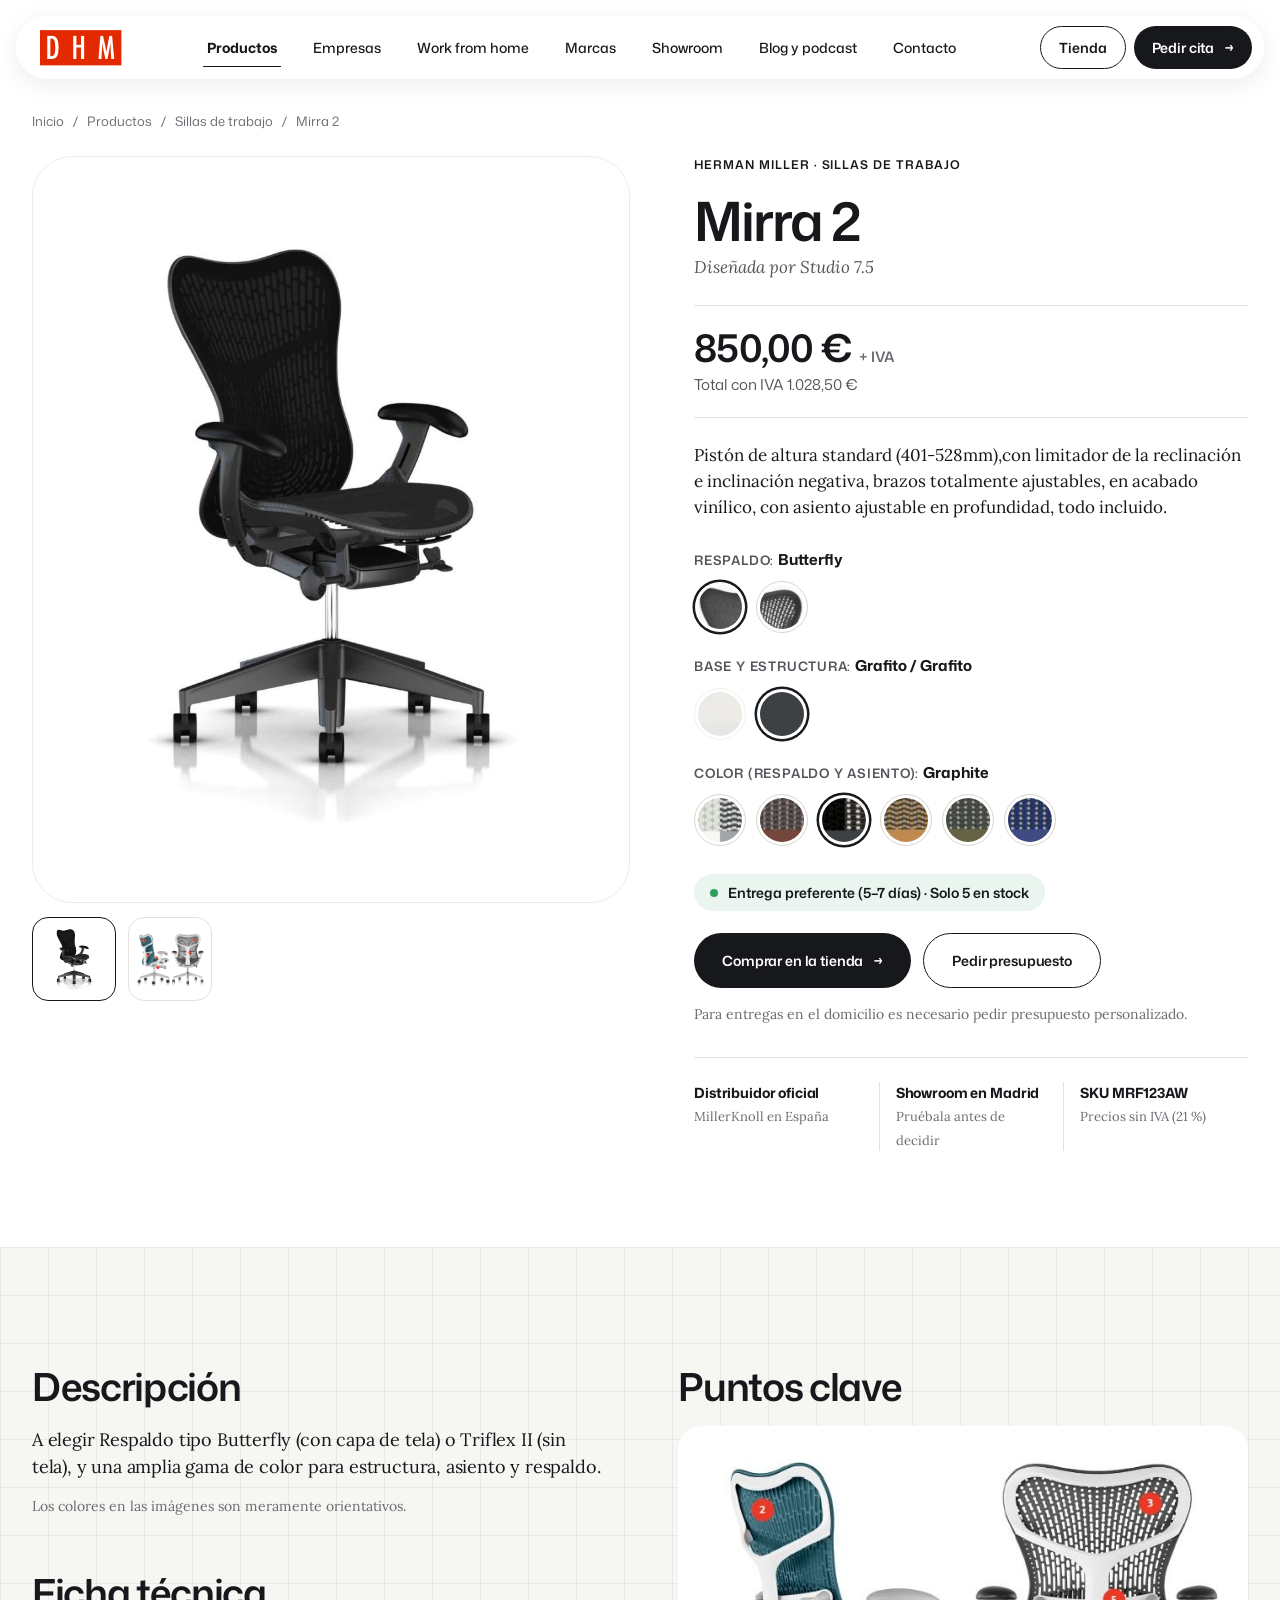
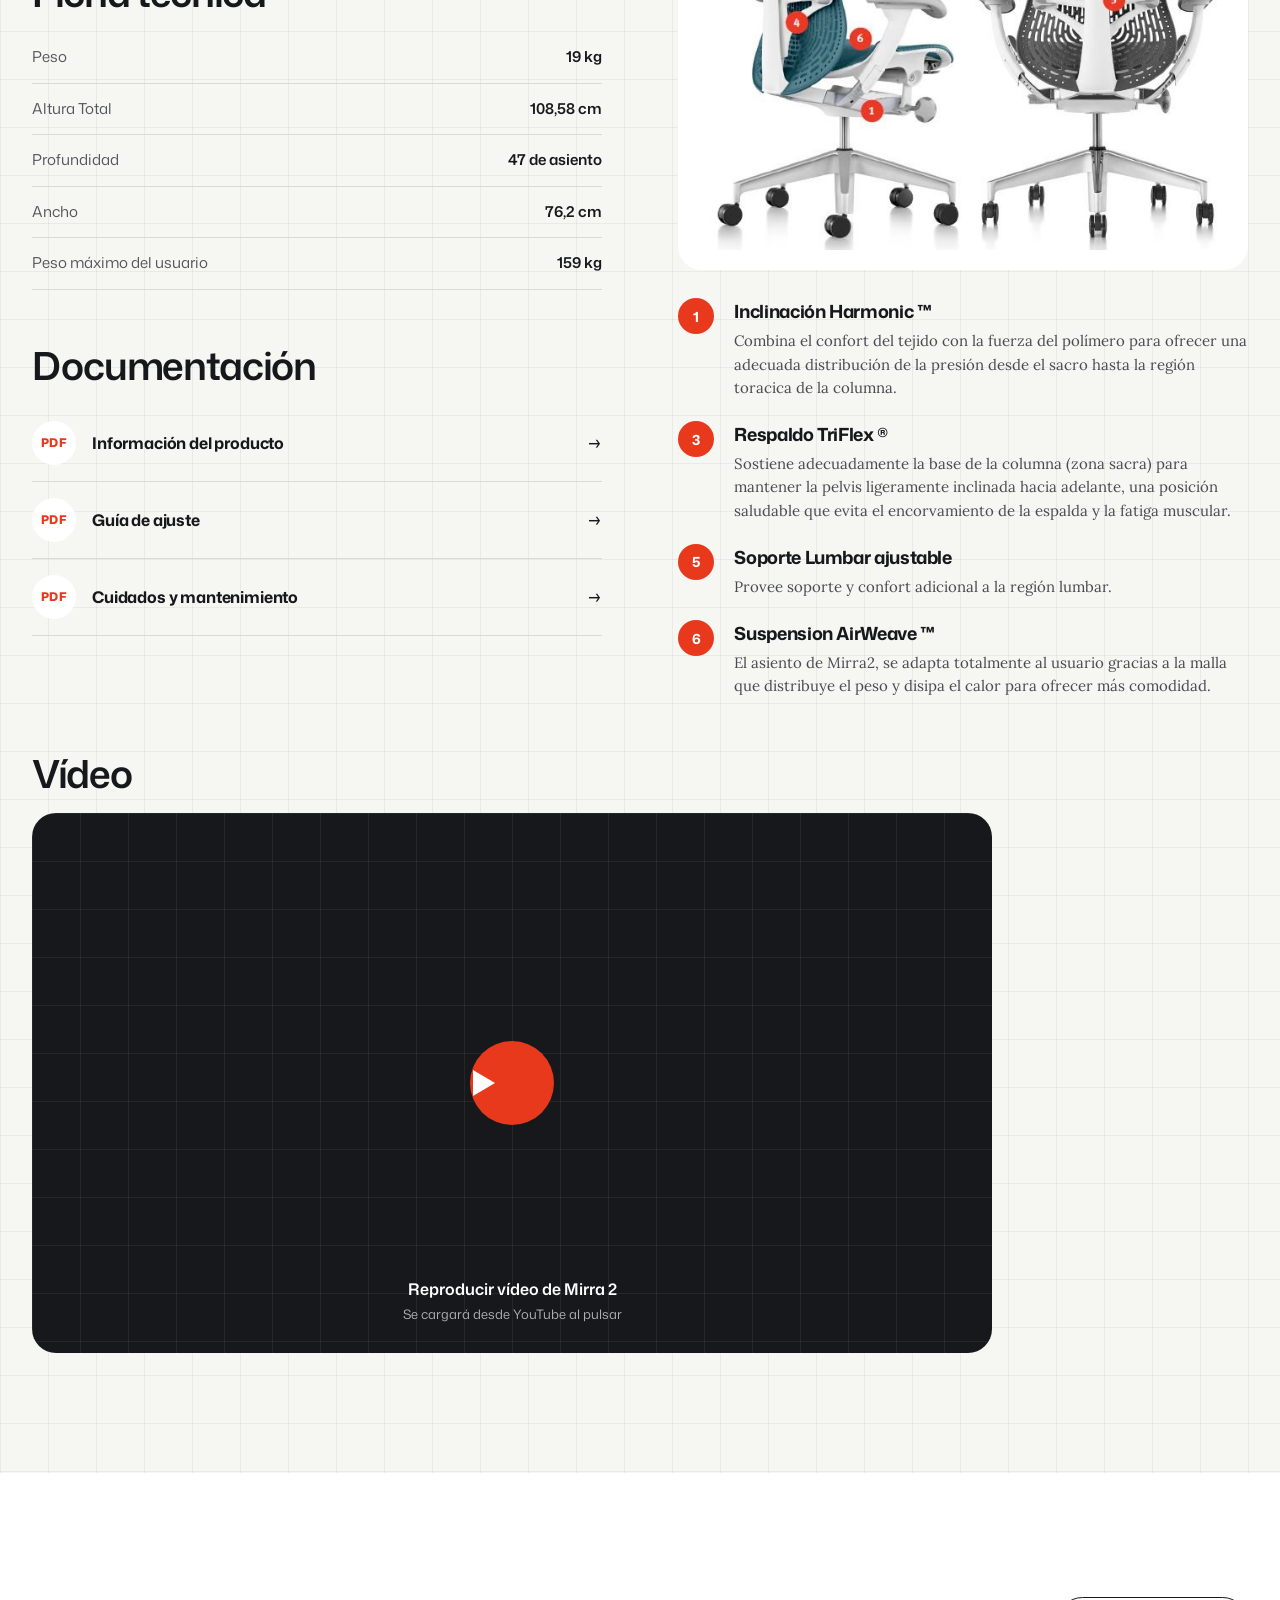
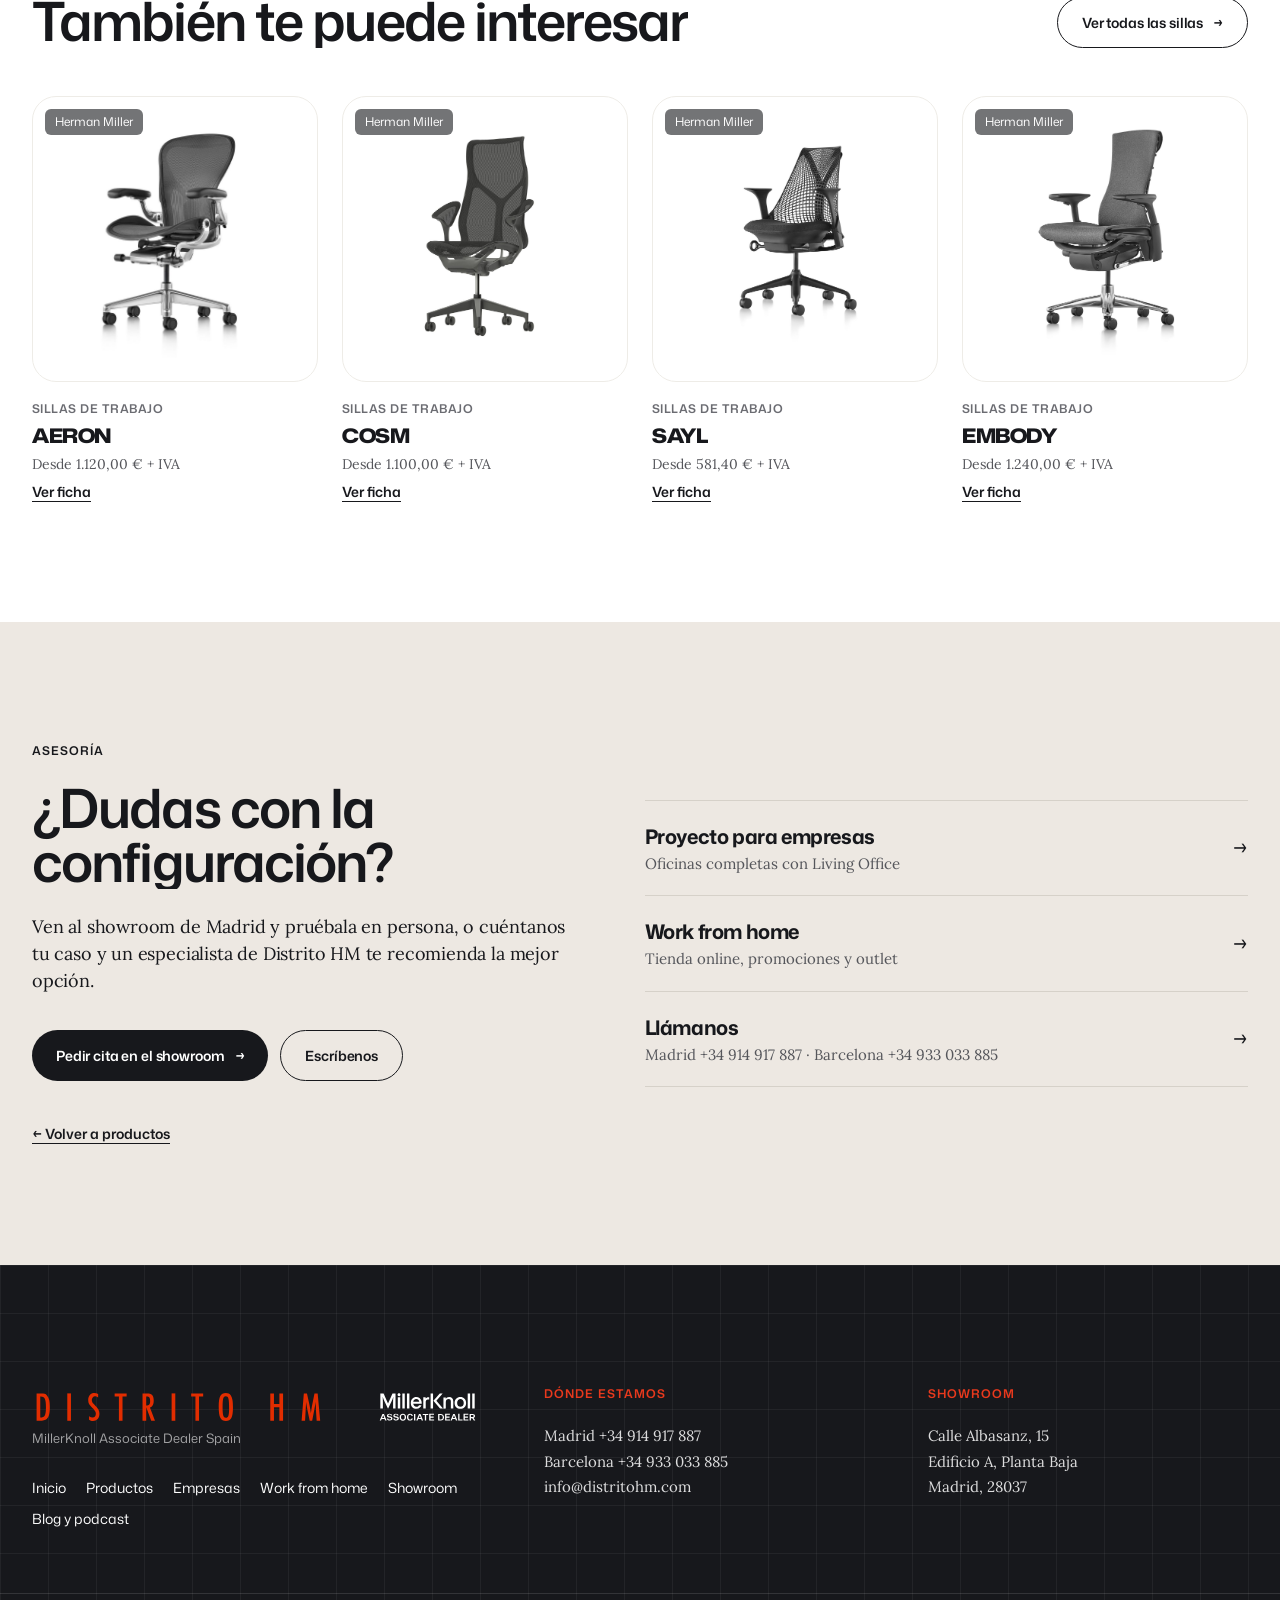
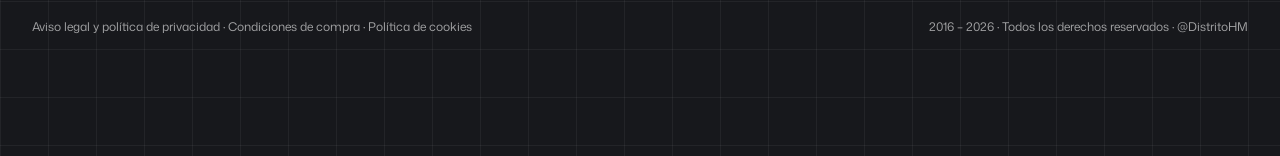
==== commit 1f63921b: "Imagen y descripción de vista previa (Open Graph) para la propuesta Co-Authored-By: Claude Sonnet 5." ====
--- a/producto.html
+++ b/producto.html
@@ -5,6 +5,24 @@
 <meta name="viewport" content="width=device-width, initial-scale=1">
 <title>Producto — Distrito HM</title>
 <meta name="description" content="Ficha de producto de Distrito HM, Associate Dealer oficial MillerKnoll en España.">
+<meta name="robots" content="noindex, nofollow">
+<link rel="icon" type="image/png" href="assets/favicon.png">
+<link rel="apple-touch-icon" href="assets/favicon.png">
+<meta name="theme-color" content="#e8391d">
+<meta property="og:type" content="website">
+<meta property="og:site_name" content="Distrito HM · Propuesta de Growth Digital">
+<meta property="og:locale" content="es_ES">
+<meta property="og:title" content="Distrito HM — Propuesta de diseño web | Growth Digital">
+<meta property="og:description" content="Propuesta de rediseño web para Distrito HM, distribuidor oficial MillerKnoll en España: Herman Miller, Knoll y HAY, con catálogo, fichas de producto y showroom en Madrid. Por Growth Digital.">
+<meta property="og:url" content="https://distrito-hm-propuesta.pages.dev/">
+<meta property="og:image" content="https://distrito-hm-propuesta.pages.dev/assets/og-propuesta.jpg">
+<meta property="og:image:width" content="1200">
+<meta property="og:image:height" content="630">
+<meta property="og:image:alt" content="Propuesta de web para Distrito HM: Herman Miller y diseño de oficina premium">
+<meta name="twitter:card" content="summary_large_image">
+<meta name="twitter:title" content="Distrito HM — Propuesta de diseño web | Growth Digital">
+<meta name="twitter:description" content="Propuesta de rediseño web para Distrito HM, distribuidor oficial MillerKnoll en España: Herman Miller, Knoll y HAY, con catálogo, fichas de producto y showroom en Madrid. Por Growth Digital.">
+<meta name="twitter:image" content="https://distrito-hm-propuesta.pages.dev/assets/og-propuesta.jpg">
 <link rel="preconnect" href="https://fonts.googleapis.com">
 <link rel="preconnect" href="https://fonts.gstatic.com" crossorigin>
 <link href="https://fonts.googleapis.com/css2?family=Lora:ital,wght@0,400;0,500;1,400&family=Mona+Sans:wdth,wght@75..125,200..900&display=swap" rel="stylesheet">
@@ -87,7 +105,7 @@
       </div>
     </div>
     <div class="wrap bar">
-      <p><a href="#">Aviso legal y política de privacidad</a> · <a href="#">Condiciones de compra</a> · <a href="#">Política de cookies</a></p>
+      <p><a href="https://distritohm.com/aviso-legal-y-politica-de-privacidad/" target="_blank" rel="noopener">Aviso legal y política de privacidad</a> · <a href="https://distritohm.com/terminos-y-condiciones/" target="_blank" rel="noopener">Condiciones de compra</a> · <a href="https://distritohm.com/politica-de-cookies/" target="_blank" rel="noopener">Política de cookies</a></p>
       <p>2016 – 2026 · Todos los derechos reservados · @DistritoHM</p>
     </div>
   </footer>
--- a/styles.css
+++ b/styles.css
@@ -510,3 +510,46 @@
   .video p{bottom:14px;font-size:.875rem}
   .video small{display:none}
 }
+
+/* ===== Propuesta: pantalla de contacto + aviso ===== */
+.pdp__buy.is-off{pointer-events:auto}
+html.pm-open{overflow:hidden}
+.pmodal{position:fixed;inset:0;z-index:200;display:grid;place-items:center;padding:20px;opacity:0;transition:opacity .22s var(--ease)}
+.pmodal.on{opacity:1}
+.pmodal[hidden]{display:none}
+.pmodal__bg{position:absolute;inset:0;background:rgba(14,14,14,.62);backdrop-filter:blur(6px)}
+.pmodal__card{position:relative;width:100%;max-width:520px;max-height:calc(100dvh - 40px);overflow:auto;background:var(--paper);border-radius:var(--r-big);padding:48px 40px 32px;box-shadow:0 30px 80px rgba(0,0,0,.35);outline:0;transform:translateY(16px) scale(.98);transition:transform .35s var(--ease-rev)}
+.pmodal.on .pmodal__card{transform:none}
+.pmodal__x{position:absolute;top:16px;right:16px;width:44px;height:44px;border-radius:50%;background:var(--bone);transition:background .2s var(--ease)}
+.pmodal__x:hover{background:var(--oat)}
+.pmodal__x span{position:absolute;left:13px;right:13px;top:21px;height:2px;background:var(--ink);transform:rotate(45deg)}
+.pmodal__x span+span{transform:rotate(-45deg)}
+.pmodal__title{font-weight:600;font-size:clamp(1.9rem,5vw,2.6rem);line-height:1.02;letter-spacing:-.035em;margin-bottom:16px}
+.pmodal__text{font-family:var(--serif);font-size:1.0625rem;line-height:1.55;color:#33343a;margin-bottom:28px}
+.pmodal__text a{color:var(--red);text-decoration:underline;text-underline-offset:3px;font-weight:500;white-space:nowrap}
+.pmodal__actions{display:grid;gap:12px}
+.pmodal__actions .btn{justify-content:center;padding:16px 24px;font-size:.9375rem}
+.pmodal__wa{background:#25d366;color:#07301a}
+.pmodal__wa:hover{background:#1fbd5a;color:#07301a}
+.pmodal__meta{margin-top:18px;text-align:center;font-size:.8125rem;color:#6b6c72}
+.pmodal__back{display:block;margin:12px auto 0;padding:10px;font-size:.875rem;font-weight:600;text-decoration:underline;text-underline-offset:4px;color:var(--ink)}
+.ptoast{position:fixed;left:50%;bottom:24px;z-index:210;transform:translate(-50%,24px);max-width:calc(100vw - 32px);padding:14px 22px;border-radius:var(--r-pill);background:var(--ink);color:#fff;font-size:.875rem;font-weight:500;text-align:center;box-shadow:0 12px 40px rgba(0,0,0,.3);opacity:0;pointer-events:none;transition:opacity .25s var(--ease),transform .3s var(--ease-rev)}
+.ptoast.on{opacity:1;transform:translate(-50%,0)}
+@media(max-width:520px){
+  .pmodal{padding:12px;align-items:end}
+  .pmodal__card{padding:44px 24px 20px;border-radius:28px}
+}
+@media(prefers-reduced-motion:reduce){.pmodal,.pmodal__card,.ptoast{transition:none}}
+.pmodal__meta a{text-decoration:underline;text-underline-offset:3px;color:var(--ink);font-weight:600}
+.pmodal__copy{font:inherit;font-weight:600;text-decoration:underline;text-underline-offset:3px;color:var(--ink);padding:6px 4px;min-height:32px}
+.pmodal__meta--2{margin-top:4px}
+.pmodal__fallback{margin-top:14px;padding:12px 16px;border-radius:var(--r-sm);background:#fbf3e3;color:#5a3d00;font-size:.875rem;line-height:1.45;text-align:center}
+
+/* ===== ajustes responsive v5 ===== */
+.docs__ic{font-size:.75rem}
+.check{min-height:44px}
+.check input[type=checkbox]{flex:none;width:22px;height:22px;accent-color:var(--red);cursor:pointer}
+@media(max-width:479px){
+  .hero2__eyebrow{font-size:.75rem;letter-spacing:.08em}
+}
+.nav__links a{padding:9px 4px}
